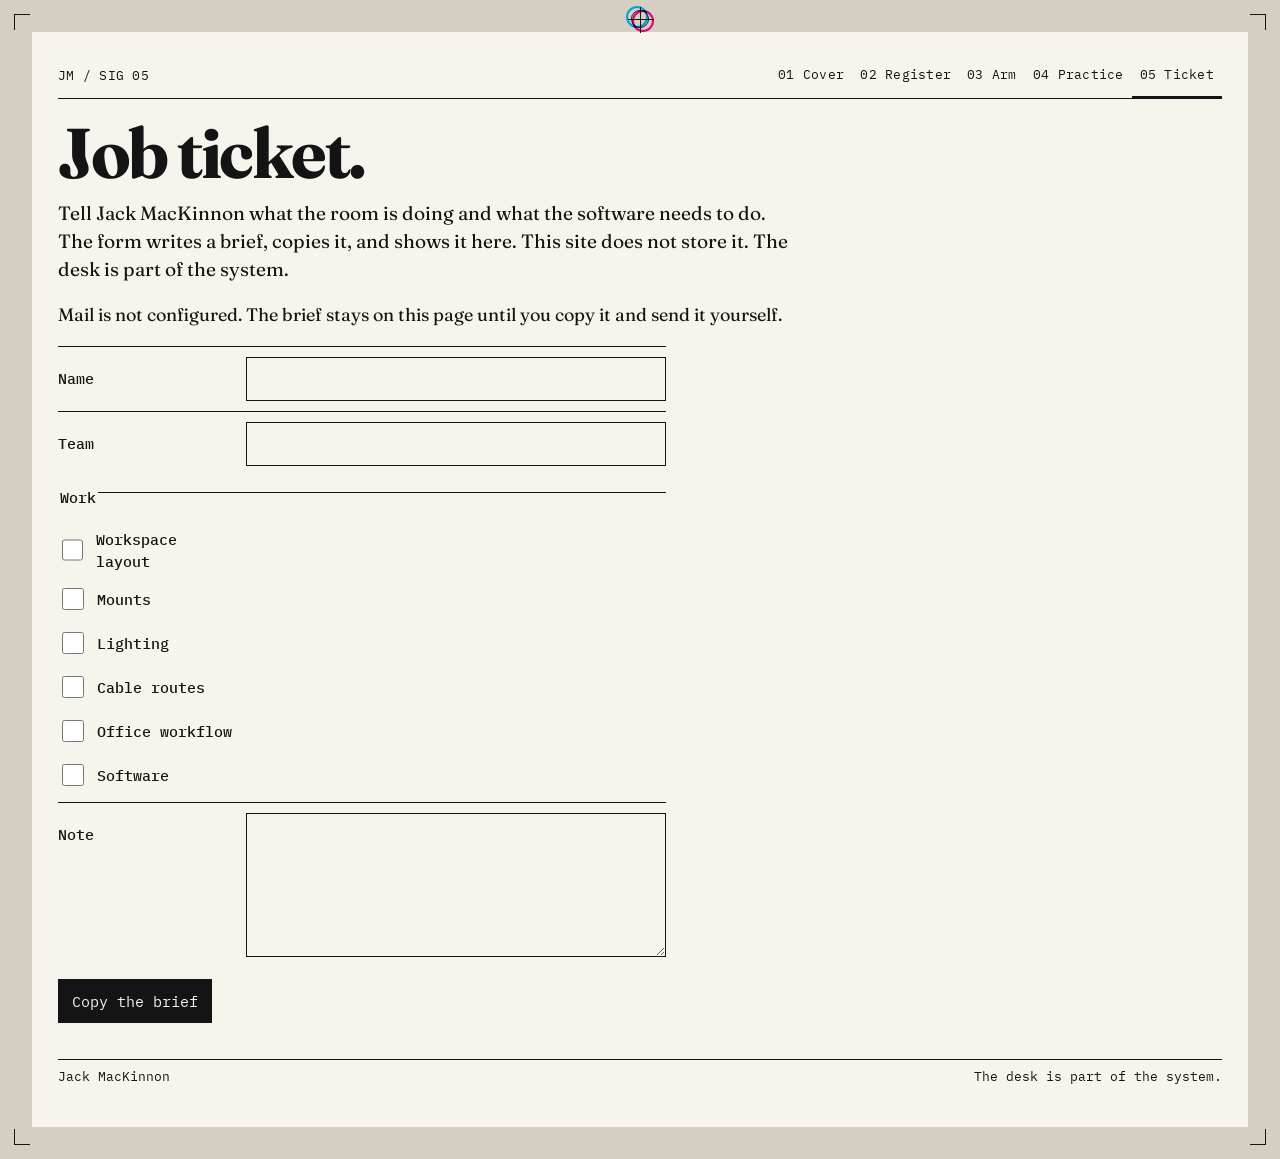
==== contact.html @ a0b409a2 "Replace the sheet with a CMYK registration press. Cyan and magenta plates, yellow callouts, and an e" ====
<!DOCTYPE html>
<html lang="en">
<head>
  <meta charset="utf-8">
  <meta name="viewport" content="width=device-width, initial-scale=1">
  <title>Ticket | Jack MacKinnon</title>
  <meta name="description" content="Write a brief for Jack MacKinnon. The form copies it onto the page. The desk is part of the system.">
  <link rel="icon" href="favicon.svg" type="image/svg+xml">
  <link rel="preconnect" href="https://fonts.googleapis.com">
  <link rel="preconnect" href="https://fonts.gstatic.com" crossorigin>
  <link href="https://fonts.googleapis.com/css2?family=Fraunces:ital,opsz,wght@0,9..144,560;0,9..144,700;1,9..144,560&family=IBM+Plex+Mono:wght@400;500&display=swap" rel="stylesheet">
  <link rel="stylesheet" href="css/press.css">
</head>
<body>
  <a class="skip" href="#content">Skip to the form</a>
  <div class="table">
    <div class="signature">
      <div class="crop tl" aria-hidden="true"></div>
      <div class="crop tr" aria-hidden="true"></div>
      <div class="crop bl" aria-hidden="true"></div>
      <div class="crop br" aria-hidden="true"></div>
      <div class="regmark" aria-hidden="true"><span class="c"></span><span class="m"></span></div>
      <header class="run">
        <p class="sig">JM / SIG 05</p>
        <button type="button" class="nav-toggle" data-nav-toggle aria-controls="plate-nav" hidden>Plates</button>
        <nav id="plate-nav" class="plates" data-nav aria-label="Plates">
          <a href="index.html">01 Cover</a>
          <a href="register.html">02 Register</a>
          <a href="arm.html">03 Arm</a>
          <a href="practice.html">04 Practice</a>
          <a href="contact.html" aria-current="page">05 Ticket</a>
        </nav>
      </header>
      <main id="content">
        <h1>Job ticket.</h1>
        <p class="lede">Tell Jack MacKinnon what the room is doing and what the software needs to do. The form writes a brief, copies it, and shows it here. This site does not store it. The desk is part of the system.</p>
        <p data-mail-note>Mail is not configured. The brief stays on this page until you copy it and send it yourself.</p>
        <form data-brief-form>
          <div class="ticket-row">
            <label for="name">Name</label>
            <input id="name" name="name" type="text" autocomplete="name" required>
          </div>
          <div class="ticket-row">
            <label for="team">Team</label>
            <input id="team" name="team" type="text" autocomplete="organization">
          </div>
          <fieldset class="ticket-row">
            <legend>Work</legend>
            <div>
              <label class="choice"><input type="checkbox" name="work" value="Workspace layout"> Workspace layout</label>
              <label class="choice"><input type="checkbox" name="work" value="Mounts"> Mounts</label>
              <label class="choice"><input type="checkbox" name="work" value="Lighting"> Lighting</label>
              <label class="choice"><input type="checkbox" name="work" value="Cable routes"> Cable routes</label>
              <label class="choice"><input type="checkbox" name="work" value="Office workflow"> Office workflow</label>
              <label class="choice"><input type="checkbox" name="work" value="Software"> Software</label>
            </div>
          </fieldset>
          <div class="ticket-row">
            <label for="note">Note</label>
            <textarea id="note" name="note" required></textarea>
          </div>
          <button type="submit">Copy the brief</button>
          <p data-brief-status role="status"></p>
          <div data-brief-panel hidden>
            <div class="ticket-row">
              <label for="brief-copy">Brief on this page</label>
              <textarea id="brief-copy" data-brief-output readonly></textarea>
            </div>
            <p><a data-brief-mail hidden>Open a message</a></p>
          </div>
        </form>
        <footer class="colophon">
          <span>Jack MacKinnon</span>
          <span>The desk is part of the system.</span>
        </footer>
      </main>
    </div>
  </div>
  <script src="js/site.js"></script>
</body>
</html>
---- css/press.css ----
:root {
  --paper: #f7f4ee;
  --ink: #141414;
  --cyan: #00a3e0;
  --magenta: #e00078;
  --yellow: #ffe14a;
  --table: #d5cfc3;
}

* { box-sizing: border-box; }

html { scroll-behavior: smooth; }

body {
  margin: 0;
  background: var(--table);
  color: var(--ink);
  font-family: Fraunces, "Iowan Old Style", Palatino, serif;
  font-size: 1.125rem;
  line-height: 1.45;
}

.skip {
  position: absolute;
  left: 12px;
  top: 8px;
  transform: translateY(-150%);
  background: var(--ink);
  color: var(--paper);
  padding: 10px 14px;
  z-index: 5;
  min-height: 44px;
  display: inline-flex;
  align-items: center;
  font-family: "IBM Plex Mono", ui-monospace, monospace;
  font-size: 0.9rem;
}

.skip:focus { transform: none; }

:focus-visible {
  outline: 3px solid var(--ink);
  outline-offset: 3px;
  box-shadow: 0 0 0 2px var(--yellow);
}

.table { padding: 0; }

.signature {
  position: relative;
  background: var(--paper);
  margin: 32px;
  padding: 22px 26px 40px;
  min-height: calc(100vh - 64px);
}

.crop {
  position: absolute;
  width: 16px;
  height: 16px;
  pointer-events: none;
}

.tl { top: -18px; left: -18px; border-top: 1px solid var(--ink); border-left: 1px solid var(--ink); }
.tr { top: -18px; right: -18px; border-top: 1px solid var(--ink); border-right: 1px solid var(--ink); }
.bl { bottom: -18px; left: -18px; border-bottom: 1px solid var(--ink); border-left: 1px solid var(--ink); }
.br { bottom: -18px; right: -18px; border-bottom: 1px solid var(--ink); border-right: 1px solid var(--ink); }

.regmark {
  position: absolute;
  top: -22px;
  left: 50%;
  width: 18px;
  height: 18px;
  transform: translateX(-50%);
  border-radius: 50%;
  border: 1px solid var(--ink);
  pointer-events: none;
}

.regmark::before,
.regmark::after {
  content: "";
  position: absolute;
  background: var(--ink);
}

.regmark::before { left: 8px; top: -4px; width: 1px; height: 26px; }
.regmark::after { top: 8px; left: -4px; height: 1px; width: 26px; }

.regmark .c,
.regmark .m {
  position: absolute;
  inset: -3px;
  border-radius: 50%;
  border: 2px solid var(--cyan);
  mix-blend-mode: multiply;
}

.regmark .m { border-color: var(--magenta); transform: translate(3px, 2px); }
.regmark .c { transform: translate(-3px, -2px); }

.run {
  display: flex;
  flex-wrap: wrap;
  align-items: center;
  gap: 6px 12px;
  border-bottom: 1px solid var(--ink);
  font-family: "IBM Plex Mono", ui-monospace, monospace;
  font-size: 0.82rem;
  letter-spacing: 0.02em;
}

.sig {
  margin: 0;
  min-height: 44px;
  display: inline-flex;
  align-items: center;
}

.nav-toggle {
  display: none;
  margin-left: auto;
  min-height: 44px;
  min-width: 44px;
  padding: 0 12px;
  font: inherit;
  font-family: "IBM Plex Mono", ui-monospace, monospace;
  background: var(--ink);
  color: var(--paper);
  border: 0;
  cursor: pointer;
}

.plates {
  display: flex;
  flex-wrap: wrap;
  gap: 0;
  margin-left: auto;
}

.plates a {
  color: var(--ink);
  text-decoration: none;
  min-height: 44px;
  display: inline-flex;
  align-items: center;
  padding: 0 8px;
  border-bottom: 2px solid transparent;
}

.plates a[aria-current="page"] { border-bottom-color: var(--ink); }

main { padding-top: 22px; }

.spread {
  display: grid;
  grid-template-columns: minmax(0, 1.45fr) minmax(13rem, 0.72fr);
  gap: 24px 36px;
  align-items: start;
}

.side { margin-top: 12vh; }

h1, .reg {
  margin: 0;
  font-weight: 700;
  letter-spacing: -0.035em;
  line-height: 0.9;
  max-width: 100%;
}

h1 { font-size: clamp(2.4rem, 6vw, 4.4rem); }

.reg {
  position: relative;
  font-size: clamp(2.7rem, 10vw, 6.6rem);
  font-optical-sizing: auto;
}

.reg .c,
.reg .m {
  position: absolute;
  inset: 0;
  mix-blend-mode: multiply;
  pointer-events: none;
}

.reg .c { color: var(--cyan); transform: translate(5px, -3px); }
.reg .m { color: var(--magenta); transform: translate(-4px, 4px); }
.reg .k { position: relative; color: var(--ink); }

.mono, .run, .callout, figcaption, .imposition dt, form, button {
  font-family: "IBM Plex Mono", ui-monospace, monospace;
}

.lede, main p { max-width: 62ch; }

.lede { font-size: 1.2rem; margin: 16px 0 0; }

.callout {
  background: var(--yellow);
  color: var(--ink);
  margin: 0;
  padding: 14px 14px;
  max-width: 28ch;
  font-size: 0.92rem;
  line-height: 1.4;
}

a { color: var(--ink); }

main p a {
  display: inline-flex;
  align-items: center;
  min-height: 44px;
}

main a:hover, .plates a:hover { background: var(--yellow); }

h2 {
  font-family: "IBM Plex Mono", ui-monospace, monospace;
  font-size: 0.95rem;
  font-weight: 500;
  letter-spacing: 0.04em;
  text-transform: uppercase;
  margin: 1.8rem 0 0.4rem;
}

.figure-block { margin: 20px 0 0; }

.figure-block svg, .exploded { width: 100%; height: auto; display: block; overflow: hidden; }

.plate-c, .plate-m { mix-blend-mode: multiply; }

.parts {
  list-style: none;
  padding: 0;
  margin: 12px 0 0;
  font-family: "IBM Plex Mono", ui-monospace, monospace;
  font-size: 0.88rem;
}

.parts li {
  border-top: 1px solid var(--ink);
  padding: 6px 0;
}

figcaption { margin-top: 8px; font-size: 0.85rem; max-width: 68ch; }

.imposition { margin: 18px 0 0; max-width: 44rem; }

.imposition div {
  display: grid;
  grid-template-columns: 9.5rem minmax(0, 1fr);
  gap: 8px 16px;
  border-top: 1px solid var(--ink);
  padding: 12px 0;
}

.imposition dt { margin: 0; font-size: 0.92rem; }

.imposition dd { margin: 0; }

form { margin-top: 16px; max-width: 38rem; font-size: 0.95rem; }

.ticket-row {
  display: grid;
  grid-template-columns: 11rem minmax(0, 1fr);
  gap: 8px 12px;
  align-items: start;
  border-top: 1px solid var(--ink);
  padding: 10px 0;
}

.ticket-row label, legend { font-weight: 500; padding-top: 10px; }

input[type="text"], textarea {
  width: 100%;
  font: inherit;
  color: var(--ink);
  background: transparent;
  border: 1px solid var(--ink);
  border-radius: 0;
  min-height: 44px;
  padding: 10px 12px;
}

textarea { min-height: 9rem; resize: vertical; }

fieldset.ticket-row {
  border: 0;
  border-top: 1px solid var(--ink);
  margin: 0;
  padding: 10px 0;
}

.choice {
  display: flex;
  align-items: center;
  gap: 10px;
  min-height: 44px;
}

.choice input { width: 22px; height: 22px; accent-color: var(--ink); }

button[type="submit"] {
  min-height: 44px;
  min-width: 44px;
  margin-top: 12px;
  padding: 0 14px;
  font: inherit;
  background: var(--ink);
  color: var(--paper);
  border: 0;
  cursor: pointer;
}

[hidden] { display: none !important; }

.colophon {
  margin-top: 36px;
  border-top: 1px solid var(--ink);
  padding-top: 8px;
  display: flex;
  flex-wrap: wrap;
  justify-content: space-between;
  gap: 8px;
  font-family: "IBM Plex Mono", ui-monospace, monospace;
  font-size: 0.8rem;
}

@media (max-width: 800px) {
  .spread { grid-template-columns: 1fr; }
  .side { margin-top: 8px; }
  .signature { margin: 18px; min-height: 0; }
}

@media (max-width: 640px) {
  body.js-nav .nav-toggle { display: inline-flex; }

  body.js-nav .plates {
    display: none;
    width: 100%;
    margin-left: 0;
    flex-direction: column;
    border-top: 1px solid var(--ink);
  }

  body.js-nav .plates.is-open { display: flex; }

  .imposition div,
  .ticket-row,
  fieldset.ticket-row {
    grid-template-columns: 1fr;
  }

  .ticket-row label { padding-top: 0; }

  .signature { margin: 14px; padding: 16px 12px 24px; }

  .tl { top: -10px; left: -10px; }
  .tr { top: -10px; right: -10px; }
  .bl { bottom: -10px; left: -10px; }
  .br { bottom: -10px; right: -10px; }
}

@media (prefers-reduced-motion: reduce) {
  html { scroll-behavior: auto; }
  *, *::before, *::after {
    animation: none !important;
    transition: none !important;
  }
}
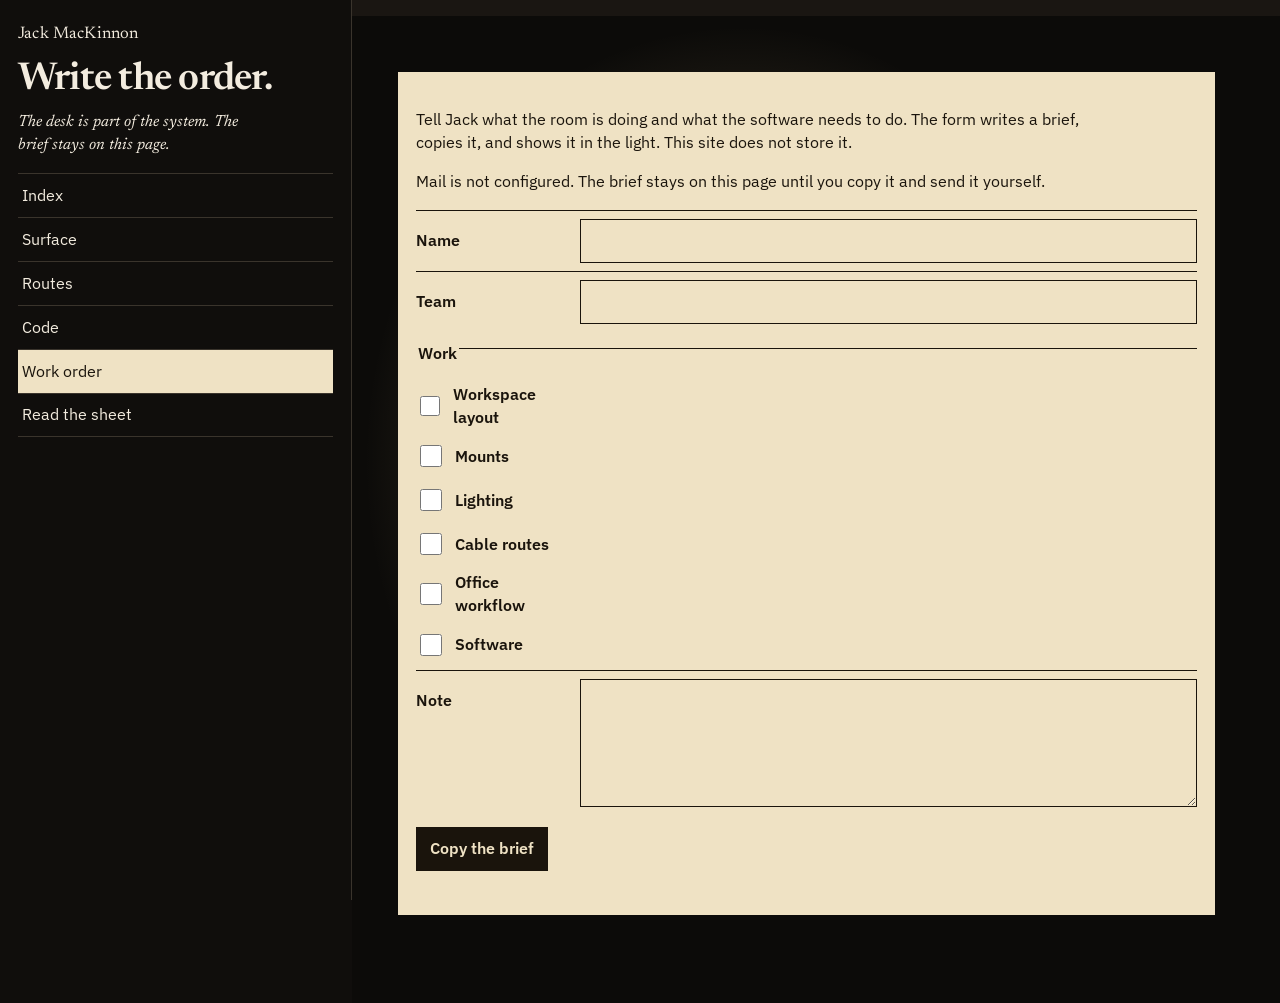
==== commit ecbe1eec: "Replace the sheet with a night-bench spec folio. A dark rail and one pool of warm light hold dense p" ====
--- a/contact.html
+++ b/contact.html
@@ -3,48 +3,44 @@
 <head>
   <meta charset="utf-8">
   <meta name="viewport" content="width=device-width, initial-scale=1">
-  <title>Ticket | Jack MacKinnon</title>
+  <title>Work order | Jack MacKinnon</title>
   <meta name="description" content="Write a brief for Jack MacKinnon. The form copies it onto the page. The desk is part of the system.">
   <link rel="icon" href="favicon.svg" type="image/svg+xml">
   <link rel="preconnect" href="https://fonts.googleapis.com">
   <link rel="preconnect" href="https://fonts.gstatic.com" crossorigin>
-  <link href="https://fonts.googleapis.com/css2?family=Fraunces:ital,opsz,wght@0,9..144,560;0,9..144,700;1,9..144,560&family=IBM+Plex+Mono:wght@400;500&display=swap" rel="stylesheet">
-  <link rel="stylesheet" href="css/press.css">
+  <link href="https://fonts.googleapis.com/css2?family=IBM+Plex+Sans:ital,wght@0,400;0,600;1,400&family=Newsreader:ital,opsz,wght@0,6..72,500;0,6..72,600;1,6..72,500&display=swap" rel="stylesheet">
+  <link rel="stylesheet" href="css/shop.css">
 </head>
 <body>
-  <a class="skip" href="#content">Skip to the form</a>
-  <div class="table">
-    <div class="signature">
-      <div class="crop tl" aria-hidden="true"></div>
-      <div class="crop tr" aria-hidden="true"></div>
-      <div class="crop bl" aria-hidden="true"></div>
-      <div class="crop br" aria-hidden="true"></div>
-      <div class="regmark" aria-hidden="true"><span class="c"></span><span class="m"></span></div>
-      <header class="run">
-        <p class="sig">JM / SIG 05</p>
-        <button type="button" class="nav-toggle" data-nav-toggle aria-controls="plate-nav" hidden>Plates</button>
-        <nav id="plate-nav" class="plates" data-nav aria-label="Plates">
-          <a href="index.html">01 Cover</a>
-          <a href="register.html">02 Register</a>
-          <a href="arm.html">03 Arm</a>
-          <a href="practice.html">04 Practice</a>
-          <a href="contact.html" aria-current="page">05 Ticket</a>
-        </nav>
-      </header>
-      <main id="content">
-        <h1>Job ticket.</h1>
-        <p class="lede">Tell Jack MacKinnon what the room is doing and what the software needs to do. The form writes a brief, copies it, and shows it here. This site does not store it. The desk is part of the system.</p>
+  <a class="skip" href="#bench">Skip to the bench</a>
+  <div class="shop">
+    <header class="rail">
+      <p class="who">Jack MacKinnon</p>
+      <h1>Write the order.</h1>
+      <p class="motto">The desk is part of the system. The brief stays on this page.</p>
+      <nav aria-label="Bench">
+        <a href="index.html">Index</a>
+        <a href="bench.html">Surface</a>
+        <a href="routes.html">Routes</a>
+        <a href="code.html">Code</a>
+        <a href="contact.html" aria-current="page">Work order</a>
+      </nav>
+      <a class="to-bench" href="#bench">Read the sheet</a>
+    </header>
+    <main id="bench" class="floor">
+      <article class="lit">
+        <p>Tell Jack what the room is doing and what the software needs to do. The form writes a brief, copies it, and shows it in the light. This site does not store it.</p>
         <p data-mail-note>Mail is not configured. The brief stays on this page until you copy it and send it yourself.</p>
         <form data-brief-form>
-          <div class="ticket-row">
+          <div class="order-row">
             <label for="name">Name</label>
             <input id="name" name="name" type="text" autocomplete="name" required>
           </div>
-          <div class="ticket-row">
+          <div class="order-row">
             <label for="team">Team</label>
             <input id="team" name="team" type="text" autocomplete="organization">
           </div>
-          <fieldset class="ticket-row">
+          <fieldset class="order-row">
             <legend>Work</legend>
             <div>
               <label class="choice"><input type="checkbox" name="work" value="Workspace layout"> Workspace layout</label>
@@ -55,26 +51,22 @@
               <label class="choice"><input type="checkbox" name="work" value="Software"> Software</label>
             </div>
           </fieldset>
-          <div class="ticket-row">
+          <div class="order-row">
             <label for="note">Note</label>
             <textarea id="note" name="note" required></textarea>
           </div>
           <button type="submit">Copy the brief</button>
           <p data-brief-status role="status"></p>
           <div data-brief-panel hidden>
-            <div class="ticket-row">
+            <div class="order-row">
               <label for="brief-copy">Brief on this page</label>
               <textarea id="brief-copy" data-brief-output readonly></textarea>
             </div>
             <p><a data-brief-mail hidden>Open a message</a></p>
           </div>
         </form>
-        <footer class="colophon">
-          <span>Jack MacKinnon</span>
-          <span>The desk is part of the system.</span>
-        </footer>
-      </main>
-    </div>
+      </article>
+    </main>
   </div>
   <script src="js/site.js"></script>
 </body>
--- a/css/shop.css
+++ b/css/shop.css
@@ -0,0 +1,288 @@
+:root {
+  --night: #100e0c;
+  --cream: #f3ecdf;
+  --rule: #3a342c;
+  --paper: #efe2c4;
+  --ink: #1a140c;
+  --lip: #1a1612;
+}
+
+* { box-sizing: border-box; }
+
+html { scroll-behavior: smooth; }
+
+body {
+  margin: 0;
+  background: var(--night);
+  color: var(--cream);
+  font-family: "IBM Plex Sans", sans-serif;
+  font-size: 1rem;
+  line-height: 1.45;
+}
+
+.skip {
+  position: absolute;
+  left: 12px;
+  top: 8px;
+  transform: translateY(-150%);
+  background: var(--paper);
+  color: var(--ink);
+  padding: 10px 14px;
+  z-index: 5;
+  min-height: 44px;
+  display: inline-flex;
+  align-items: center;
+}
+
+.skip:focus { transform: none; }
+
+:focus-visible {
+  outline: 3px solid var(--cream);
+  outline-offset: 3px;
+  box-shadow: 0 0 0 2px var(--ink);
+}
+
+.shop {
+  display: grid;
+  grid-template-columns: minmax(16.5rem, 22rem) minmax(0, 1fr);
+  align-items: start;
+  min-height: 100vh;
+}
+
+.rail {
+  background: var(--night);
+  color: var(--cream);
+  padding: 22px 18px 28px;
+  border-right: 1px solid var(--rule);
+  position: sticky;
+  top: 0;
+  min-height: 100vh;
+}
+
+.who {
+  margin: 0;
+  font-family: Newsreader, "Iowan Old Style", serif;
+  font-size: 1.05rem;
+  letter-spacing: 0.01em;
+}
+
+.rail h1 {
+  margin: 14px 0 10px;
+  font-family: Newsreader, "Iowan Old Style", serif;
+  font-weight: 600;
+  font-size: clamp(1.85rem, 3vw, 2.55rem);
+  line-height: 1.05;
+  letter-spacing: -0.02em;
+}
+
+.motto {
+  margin: 0 0 16px;
+  max-width: 28ch;
+  font-family: Newsreader, serif;
+  font-style: italic;
+}
+
+.rail nav a,
+.to-bench {
+  color: var(--cream);
+  text-decoration: none;
+  min-height: 44px;
+  display: flex;
+  align-items: center;
+  border-top: 1px solid var(--rule);
+  padding: 0 4px;
+}
+
+.rail nav a[aria-current="page"] {
+  background: var(--paper);
+  color: var(--ink);
+}
+
+.to-bench { border-bottom: 1px solid var(--rule); }
+
+.floor {
+  position: relative;
+  background: #0c0b09;
+  min-height: 100vh;
+  box-shadow: inset 0 16px 0 var(--lip);
+}
+
+.floor::before {
+  content: "";
+  position: absolute;
+  inset: 0;
+  background: radial-gradient(ellipse 58% 62% at 42% 46%, rgba(255, 214, 150, 0.72), rgba(255, 214, 150, 0.12) 46%, rgba(12, 11, 9, 0) 70%);
+  pointer-events: none;
+}
+
+.lit {
+  position: relative;
+  margin: 72px 7% 88px 5%;
+  max-width: 52rem;
+  background: var(--paper);
+  color: var(--ink);
+  padding: 20px 18px 28px;
+}
+
+.with-note {
+  display: grid;
+  grid-template-columns: minmax(0, 1fr) minmax(8.5rem, 13rem);
+  gap: 16px 18px;
+  align-items: start;
+}
+
+.margin-note {
+  margin: 2.4rem 0 0;
+  font-family: Newsreader, serif;
+  font-style: italic;
+  font-size: 0.98rem;
+}
+
+.spec {
+  width: 100%;
+  border-collapse: collapse;
+  font-variant-numeric: tabular-nums;
+}
+
+.spec caption {
+  text-align: left;
+  font-family: Newsreader, serif;
+  font-weight: 600;
+  font-size: 1.45rem;
+  line-height: 1.2;
+  padding: 0 0 8px;
+  caption-side: top;
+}
+
+.spec th,
+.spec td {
+  text-align: left;
+  vertical-align: top;
+  padding: 8px 8px 8px 0;
+  border-top: 1px solid var(--ink);
+}
+
+.spec th { font-weight: 600; font-size: 0.82rem; letter-spacing: 0.03em; text-transform: uppercase; }
+
+.lit p { max-width: 68ch; }
+
+.lit a {
+  color: var(--ink);
+  display: inline-flex;
+  align-items: center;
+  min-height: 44px;
+}
+
+form { margin-top: 8px; }
+
+.order-row {
+  display: grid;
+  grid-template-columns: 9.5rem minmax(0, 1fr);
+  gap: 6px 12px;
+  align-items: start;
+  border-top: 1px solid var(--ink);
+  padding: 8px 0;
+}
+
+.order-row label,
+legend { font-weight: 600; padding-top: 10px; }
+
+input[type="text"],
+textarea {
+  width: 100%;
+  font: inherit;
+  color: var(--ink);
+  background: transparent;
+  border: 1px solid var(--ink);
+  border-radius: 0;
+  min-height: 44px;
+  padding: 8px 10px;
+}
+
+textarea { min-height: 8rem; resize: vertical; }
+
+fieldset.order-row {
+  border: 0;
+  border-top: 1px solid var(--ink);
+  margin: 0;
+  padding: 8px 0;
+}
+
+.choice {
+  display: flex;
+  align-items: center;
+  gap: 10px;
+  min-height: 44px;
+  font-weight: 400;
+}
+
+.choice input { width: 22px; height: 22px; accent-color: var(--ink); }
+
+button[type="submit"] {
+  min-height: 44px;
+  min-width: 44px;
+  margin-top: 12px;
+  padding: 0 14px;
+  font: inherit;
+  font-weight: 600;
+  background: var(--ink);
+  color: var(--paper);
+  border: 0;
+  cursor: pointer;
+}
+
+[hidden] { display: none !important; }
+
+@media (max-width: 860px) {
+  .shop { grid-template-columns: 1fr; }
+  .rail {
+    position: static;
+    min-height: 0;
+    border-right: 0;
+    border-bottom: 1px solid var(--rule);
+  }
+  .with-note { grid-template-columns: 1fr; }
+  .margin-note { margin-top: 0; }
+  .lit { margin: 36px 12px 48px; max-width: none; }
+}
+
+@media (max-width: 640px) {
+  .spec thead {
+    position: absolute;
+    width: 1px;
+    height: 1px;
+    overflow: hidden;
+    clip: rect(0 0 0 0);
+  }
+
+  .spec,
+  .spec tbody,
+  .spec tr,
+  .spec td { display: block; width: auto; }
+
+  .spec tr { border-top: 1px solid var(--ink); padding: 8px 0 10px; }
+
+  .spec td { border: 0; padding: 2px 0; }
+
+  .spec td::before {
+    content: attr(data-label);
+    display: block;
+    font-weight: 600;
+    font-size: 0.75rem;
+    letter-spacing: 0.04em;
+    text-transform: uppercase;
+  }
+
+  .order-row,
+  fieldset.order-row { grid-template-columns: 1fr; }
+
+  .order-row label { padding-top: 0; }
+}
+
+@media (prefers-reduced-motion: reduce) {
+  html { scroll-behavior: auto; }
+  *, *::before, *::after {
+    animation: none !important;
+    transition: none !important;
+  }
+}
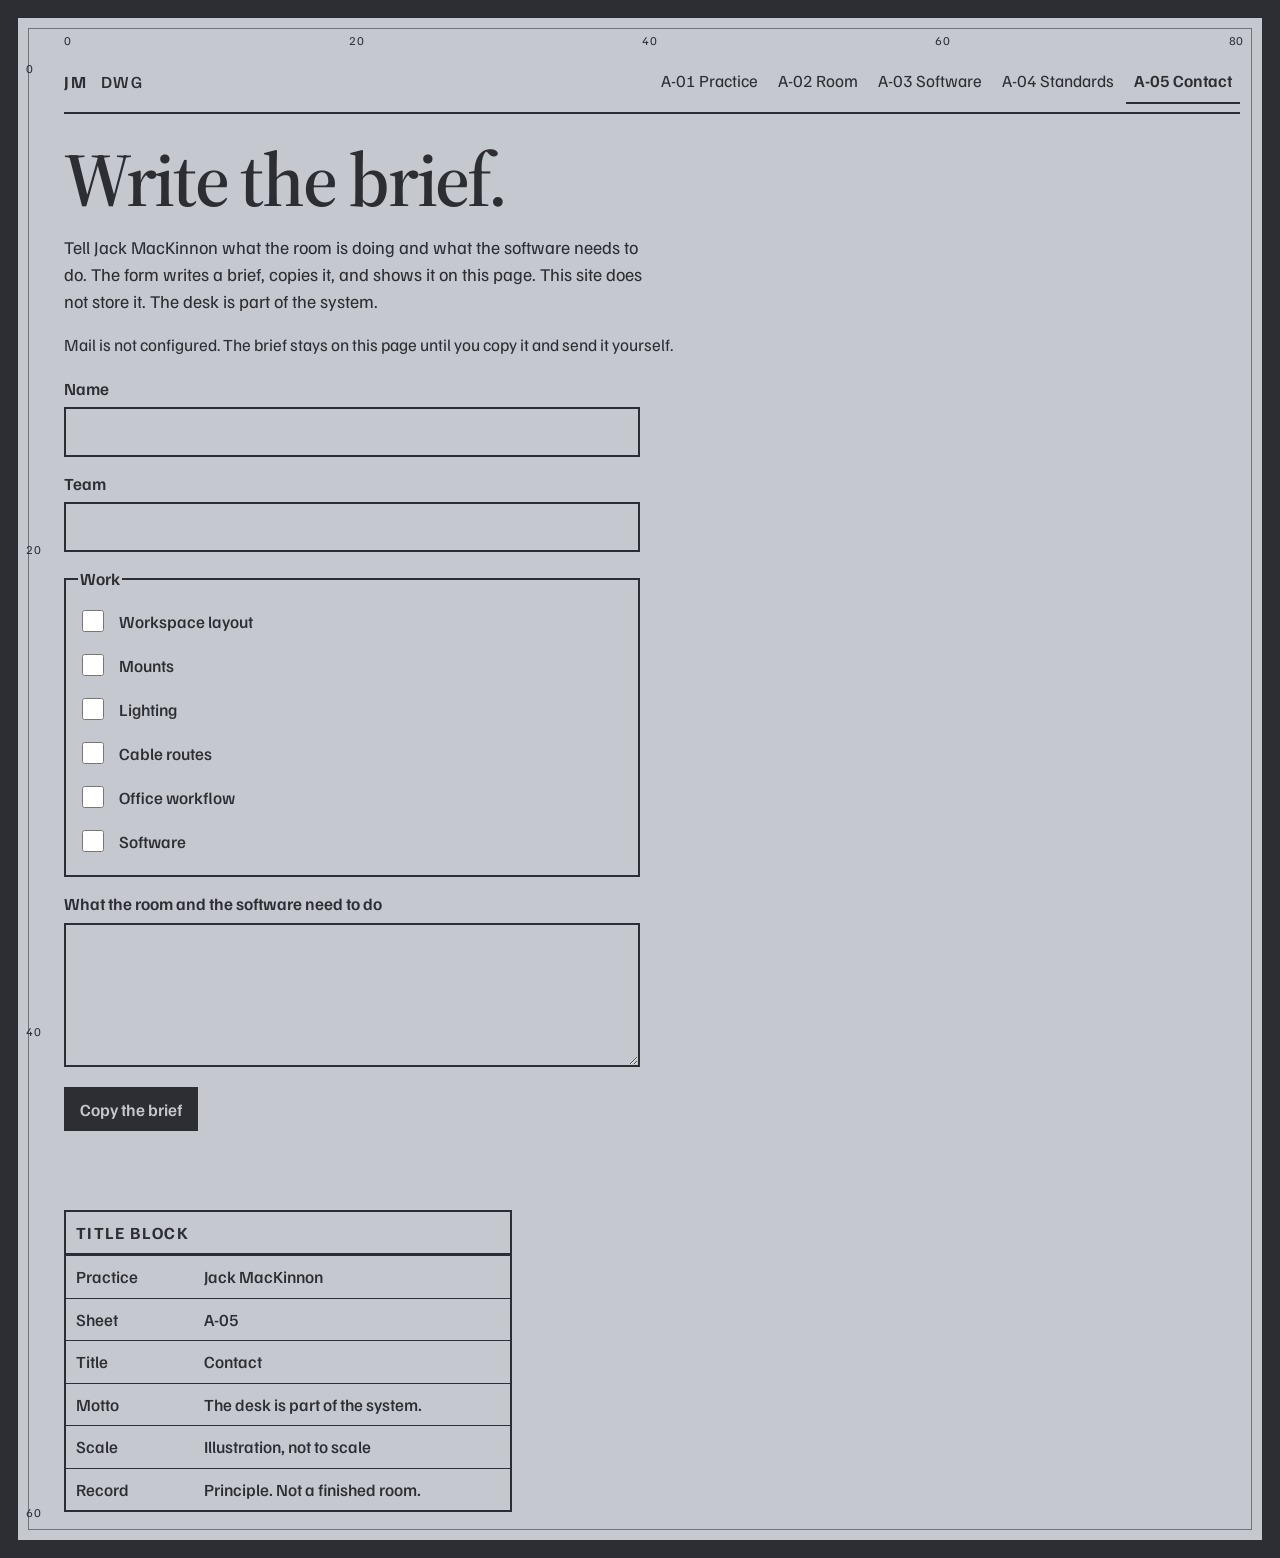
==== commit dc0c2e90: "Publish the drawing-sheet practice site. The first variant is an orthographic sheet: aluminum field," ====
--- a/contact.html
+++ b/contact.html
@@ -3,70 +3,82 @@
 <head>
   <meta charset="utf-8">
   <meta name="viewport" content="width=device-width, initial-scale=1">
-  <title>Work order | Jack MacKinnon</title>
+  <title>Contact | Jack MacKinnon</title>
   <meta name="description" content="Write a brief for Jack MacKinnon. The form copies it onto the page. The desk is part of the system.">
   <link rel="icon" href="favicon.svg" type="image/svg+xml">
   <link rel="preconnect" href="https://fonts.googleapis.com">
   <link rel="preconnect" href="https://fonts.gstatic.com" crossorigin>
-  <link href="https://fonts.googleapis.com/css2?family=IBM+Plex+Sans:ital,wght@0,400;0,600;1,400&family=Newsreader:ital,opsz,wght@0,6..72,500;0,6..72,600;1,6..72,500&display=swap" rel="stylesheet">
-  <link rel="stylesheet" href="css/shop.css">
+  <link href="https://fonts.googleapis.com/css2?family=Familjen+Grotesk:ital,wght@0,400..700;1,400..700&family=Source+Serif+4:ital,opsz,wght@0,8..60,400;0,8..60,600;1,8..60,400&display=swap" rel="stylesheet">
+  <link rel="stylesheet" href="css/sheet.css">
 </head>
 <body>
-  <a class="skip" href="#bench">Skip to the bench</a>
-  <div class="shop">
-    <header class="rail">
-      <p class="who">Jack MacKinnon</p>
-      <h1>Write the order.</h1>
-      <p class="motto">The desk is part of the system. The brief stays on this page.</p>
-      <nav aria-label="Bench">
-        <a href="index.html">Index</a>
-        <a href="bench.html">Surface</a>
-        <a href="routes.html">Routes</a>
-        <a href="code.html">Code</a>
-        <a href="contact.html" aria-current="page">Work order</a>
-      </nav>
-      <a class="to-bench" href="#bench">Read the sheet</a>
-    </header>
-    <main id="bench" class="floor">
-      <article class="lit">
-        <p>Tell Jack what the room is doing and what the software needs to do. The form writes a brief, copies it, and shows it in the light. This site does not store it.</p>
+  <a class="skip" href="#content">Skip to sheet</a>
+  <div class="board">
+    <article class="sheet">
+      <p class="ruler-x" aria-hidden="true"><span>0</span><span>20</span><span>40</span><span>60</span><span>80</span></p>
+      <p class="ruler-y" aria-hidden="true"><span>0</span><span>20</span><span>40</span><span>60</span></p>
+      <header class="sheet-head">
+        <p class="mark">JM <span>Dwg</span></p>
+        <button type="button" class="nav-toggle" data-nav-toggle aria-controls="sheet-nav" hidden>Sheets</button>
+        <nav id="sheet-nav" class="sheet-nav" data-nav aria-label="Sheets">
+          <a href="index.html">A-01 Practice</a>
+          <a href="room.html">A-02 Room</a>
+          <a href="software.html">A-03 Software</a>
+          <a href="standards.html">A-04 Standards</a>
+          <a href="contact.html" aria-current="page">A-05 Contact</a>
+        </nav>
+      </header>
+      <main id="content">
+        <h1>Write the brief.</h1>
+        <p class="standfirst">Tell Jack MacKinnon what the room is doing and what the software needs to do. The form writes a brief, copies it, and shows it on this page. This site does not store it. The desk is part of the system.</p>
         <p data-mail-note>Mail is not configured. The brief stays on this page until you copy it and send it yourself.</p>
         <form data-brief-form>
-          <div class="order-row">
+          <div class="field">
             <label for="name">Name</label>
             <input id="name" name="name" type="text" autocomplete="name" required>
           </div>
-          <div class="order-row">
+          <div class="field">
             <label for="team">Team</label>
             <input id="team" name="team" type="text" autocomplete="organization">
           </div>
-          <fieldset class="order-row">
+          <fieldset>
             <legend>Work</legend>
-            <div>
-              <label class="choice"><input type="checkbox" name="work" value="Workspace layout"> Workspace layout</label>
-              <label class="choice"><input type="checkbox" name="work" value="Mounts"> Mounts</label>
-              <label class="choice"><input type="checkbox" name="work" value="Lighting"> Lighting</label>
-              <label class="choice"><input type="checkbox" name="work" value="Cable routes"> Cable routes</label>
-              <label class="choice"><input type="checkbox" name="work" value="Office workflow"> Office workflow</label>
-              <label class="choice"><input type="checkbox" name="work" value="Software"> Software</label>
-            </div>
+            <label class="choice"><input type="checkbox" name="work" value="Workspace layout"> Workspace layout</label>
+            <label class="choice"><input type="checkbox" name="work" value="Mounts"> Mounts</label>
+            <label class="choice"><input type="checkbox" name="work" value="Lighting"> Lighting</label>
+            <label class="choice"><input type="checkbox" name="work" value="Cable routes"> Cable routes</label>
+            <label class="choice"><input type="checkbox" name="work" value="Office workflow"> Office workflow</label>
+            <label class="choice"><input type="checkbox" name="work" value="Software"> Software</label>
           </fieldset>
-          <div class="order-row">
-            <label for="note">Note</label>
+          <div class="field">
+            <label for="note">What the room and the software need to do</label>
             <textarea id="note" name="note" required></textarea>
           </div>
           <button type="submit">Copy the brief</button>
           <p data-brief-status role="status"></p>
           <div data-brief-panel hidden>
-            <div class="order-row">
+            <div class="field">
               <label for="brief-copy">Brief on this page</label>
               <textarea id="brief-copy" data-brief-output readonly></textarea>
             </div>
             <p><a data-brief-mail hidden>Open a message</a></p>
           </div>
         </form>
-      </article>
-    </main>
+      </main>
+      <footer class="title-block">
+        <table>
+          <caption>Title block</caption>
+          <tbody>
+            <tr><th scope="row">Practice</th><td>Jack MacKinnon</td></tr>
+            <tr><th scope="row">Sheet</th><td>A-05</td></tr>
+            <tr><th scope="row">Title</th><td>Contact</td></tr>
+            <tr><th scope="row">Motto</th><td>The desk is part of the system.</td></tr>
+            <tr><th scope="row">Scale</th><td>Illustration, not to scale</td></tr>
+            <tr><th scope="row">Record</th><td>Principle. Not a finished room.</td></tr>
+          </tbody>
+        </table>
+      </footer>
+    </article>
   </div>
   <script src="js/site.js"></script>
 </body>
--- a/css/sheet.css
+++ b/css/sheet.css
@@ -0,0 +1,416 @@
+:root {
+  --aluminum: #c5c8ce;
+  --oak: #8a5a32;
+  --graphite: #2c2e33;
+  --yellow: #f0c419;
+  --ink: #2c2e33;
+  --line: #1a120c;
+}
+
+* { box-sizing: border-box; }
+
+html { scroll-behavior: smooth; }
+
+body {
+  margin: 0;
+  background: var(--graphite);
+  color: var(--ink);
+  font-family: "Familjen Grotesk", sans-serif;
+  font-size: 1.0625rem;
+  line-height: 1.5;
+}
+
+img, svg { max-width: 100%; }
+
+.skip {
+  position: absolute;
+  left: 12px;
+  top: 8px;
+  transform: translateY(-150%);
+  background: var(--graphite);
+  color: var(--aluminum);
+  padding: 10px 14px;
+  z-index: 5;
+  min-height: 44px;
+  display: inline-flex;
+  align-items: center;
+}
+
+.skip:focus { transform: none; }
+
+:focus-visible {
+  outline: 3px solid var(--graphite);
+  outline-offset: 3px;
+  box-shadow: 0 0 0 2px var(--yellow);
+}
+
+.board { padding: 16px; }
+
+.sheet {
+  position: relative;
+  background: var(--aluminum);
+  color: var(--ink);
+  border: 2px solid var(--graphite);
+  min-height: calc(100vh - 32px);
+  padding: 42px 22px 28px 46px;
+}
+
+.sheet::before {
+  content: "";
+  position: absolute;
+  inset: 10px;
+  border: 1px solid rgba(44, 46, 51, 0.55);
+  pointer-events: none;
+}
+
+.ruler-x,
+.ruler-y {
+  position: absolute;
+  margin: 0;
+  color: var(--graphite);
+  font-size: 0.75rem;
+  letter-spacing: 0.06em;
+  display: flex;
+  justify-content: space-between;
+  pointer-events: none;
+}
+
+.ruler-x { top: 14px; left: 46px; right: 18px; }
+
+.ruler-y {
+  top: 42px;
+  bottom: 18px;
+  left: 8px;
+  width: 28px;
+  flex-direction: column;
+}
+
+.sheet-head {
+  display: flex;
+  flex-wrap: wrap;
+  align-items: center;
+  gap: 8px 18px;
+  border-bottom: 2px solid var(--graphite);
+  padding-bottom: 8px;
+  position: relative;
+  z-index: 1;
+}
+
+.mark {
+  margin: 0;
+  font-weight: 700;
+  letter-spacing: 0.12em;
+  text-transform: uppercase;
+}
+
+.mark span {
+  font-weight: 500;
+  letter-spacing: 0.08em;
+  margin-left: 8px;
+}
+
+.nav-toggle {
+  display: none;
+  margin-left: auto;
+  min-height: 44px;
+  min-width: 44px;
+  padding: 0 14px;
+  font: inherit;
+  font-weight: 600;
+  background: var(--graphite);
+  color: var(--aluminum);
+  border: 0;
+  cursor: pointer;
+}
+
+.sheet-nav {
+  display: flex;
+  flex-wrap: wrap;
+  gap: 0 4px;
+  margin-left: auto;
+}
+
+.sheet-nav a {
+  color: var(--graphite);
+  text-decoration: none;
+  min-height: 44px;
+  display: inline-flex;
+  align-items: center;
+  padding: 0 8px;
+  border-bottom: 2px solid transparent;
+}
+
+.sheet-nav a[aria-current="page"] {
+  border-bottom-color: var(--graphite);
+  font-weight: 600;
+}
+
+body.js-nav .nav-toggle { display: none; }
+
+main {
+  position: relative;
+  z-index: 1;
+  padding-top: 28px;
+}
+
+h1 {
+  margin: 0;
+  max-width: min(16ch, 100%);
+  font-family: "Source Serif 4", Georgia, serif;
+  font-weight: 600;
+  font-size: clamp(2rem, 8vw, 4.75rem);
+  line-height: 0.98;
+  letter-spacing: -0.03em;
+}
+
+.standfirst {
+  max-width: 58ch;
+  font-size: 1.125rem;
+  margin: 18px 0 0;
+}
+
+.standfirst + p,
+main p { max-width: 62ch; }
+
+.pull {
+  margin: 22px 0 8px;
+  padding: 0;
+  max-width: min(28ch, 100%);
+  border: 0;
+  font-family: "Source Serif 4", Georgia, serif;
+  font-size: clamp(1.45rem, 2.4vw, 1.85rem);
+  line-height: 1.25;
+  font-weight: 400;
+}
+
+.pencil {
+  background-image: linear-gradient(var(--yellow), var(--yellow));
+  background-repeat: no-repeat;
+  background-size: 100% 0.38em;
+  background-position: 0 88%;
+}
+
+h2 {
+  margin: 2rem 0 0.35rem;
+  font-size: 1.35rem;
+  font-weight: 600;
+  letter-spacing: -0.01em;
+}
+
+a { color: var(--graphite); }
+
+main p a,
+.sheet-index a {
+  min-height: 44px;
+}
+
+main p a {
+  display: inline-flex;
+  align-items: center;
+}
+
+main a:hover { background: var(--yellow); }
+
+.figure-block { margin: 28px 0 0; }
+
+.figure-block figcaption {
+  margin-top: 8px;
+  max-width: 62ch;
+}
+
+.plan { display: block; width: 100%; height: auto; overflow: hidden; }
+
+.sheet-index {
+  list-style: none;
+  padding: 0;
+  margin: 18px 0 0;
+  border-top: 1px solid var(--graphite);
+  max-width: 40rem;
+}
+
+.sheet-index li { border-bottom: 1px solid var(--graphite); }
+
+.sheet-index a {
+  min-height: 44px;
+  display: flex;
+  flex-wrap: wrap;
+  align-items: baseline;
+  gap: 4px 16px;
+  text-decoration: none;
+  padding: 8px 0;
+}
+
+.sheet-index a span:last-child {
+  flex: 1 1 12rem;
+  min-width: 0;
+}
+
+.sheet-index .num {
+  font-variant-numeric: tabular-nums;
+  min-width: 3.2rem;
+  font-weight: 600;
+}
+
+.notes {
+  list-style: none;
+  padding: 0;
+  margin: 16px 0 0;
+  max-width: 40rem;
+  counter-reset: note;
+}
+
+.notes li {
+  counter-increment: note;
+  position: relative;
+  padding: 14px 0 14px 3.2rem;
+  border-top: 1px solid var(--graphite);
+  max-width: 62ch;
+}
+
+.notes li::before {
+  content: counter(note, decimal-leading-zero);
+  position: absolute;
+  left: 0;
+  top: 14px;
+  font-variant-numeric: tabular-nums;
+  font-weight: 600;
+}
+
+.title-block {
+  margin-top: 36px;
+  border: 2px solid var(--graphite);
+  max-width: 28rem;
+  position: relative;
+  z-index: 1;
+}
+
+.title-block table {
+  width: 100%;
+  border-collapse: collapse;
+}
+
+.title-block caption {
+  text-align: left;
+  font-weight: 700;
+  letter-spacing: 0.08em;
+  text-transform: uppercase;
+  padding: 8px 10px;
+  border-bottom: 2px solid var(--graphite);
+}
+
+.title-block th,
+.title-block td {
+  text-align: left;
+  vertical-align: top;
+  padding: 8px 10px;
+  border-top: 1px solid var(--graphite);
+  font-weight: 500;
+}
+
+.title-block th { width: 8rem; }
+
+form { margin-top: 18px; max-width: 36rem; }
+
+.field { margin: 0 0 14px; }
+
+label, legend { font-weight: 600; }
+
+.field label { display: block; margin-bottom: 6px; }
+
+input[type="text"],
+textarea {
+  width: 100%;
+  font: inherit;
+  color: var(--ink);
+  background: transparent;
+  border: 2px solid var(--graphite);
+  padding: 10px 12px;
+  min-height: 44px;
+  border-radius: 0;
+}
+
+textarea { min-height: 9rem; resize: vertical; }
+
+fieldset {
+  border: 2px solid var(--graphite);
+  margin: 0 0 14px;
+  padding: 8px 12px 12px;
+}
+
+.choice {
+  display: flex;
+  align-items: center;
+  gap: 12px;
+  min-height: 44px;
+  font-weight: 500;
+}
+
+.choice input {
+  width: 22px;
+  height: 22px;
+  accent-color: var(--graphite);
+}
+
+button[type="submit"] {
+  min-height: 44px;
+  min-width: 44px;
+  padding: 0 16px;
+  font: inherit;
+  font-weight: 600;
+  background: var(--graphite);
+  color: var(--aluminum);
+  border: 0;
+  cursor: pointer;
+}
+
+[hidden] { display: none !important; }
+
+[data-brief-status] { min-height: 1.5em; }
+
+#brief-copy { margin-top: 6px; }
+
+@media (max-width: 720px) {
+  body.js-nav .nav-toggle { display: inline-flex; }
+
+  body.js-nav .sheet-nav {
+    display: none;
+    width: 100%;
+    margin-left: 0;
+    flex-direction: column;
+    border-top: 1px solid var(--graphite);
+  }
+
+  body.js-nav .sheet-nav.is-open { display: flex; }
+
+  .board { padding: 8px; }
+
+  .sheet {
+    padding: 36px 12px 16px 34px;
+    min-height: 0;
+  }
+
+  .ruler-x { left: 34px; right: 10px; }
+
+  .title-block { max-width: none; }
+
+  .ruler-x,
+  .ruler-y { display: none; }
+
+  .sheet { padding: 16px 12px; }
+}
+
+@media (prefers-reduced-motion: reduce) {
+  html { scroll-behavior: auto; }
+
+  *, *::before, *::after {
+    animation: none !important;
+    transition: none !important;
+  }
+}
+
+@media print {
+  body { background: #fff; }
+  .board { padding: 0; }
+  .skip, .nav-toggle { display: none !important; }
+  .sheet-nav { display: flex !important; }
+}
